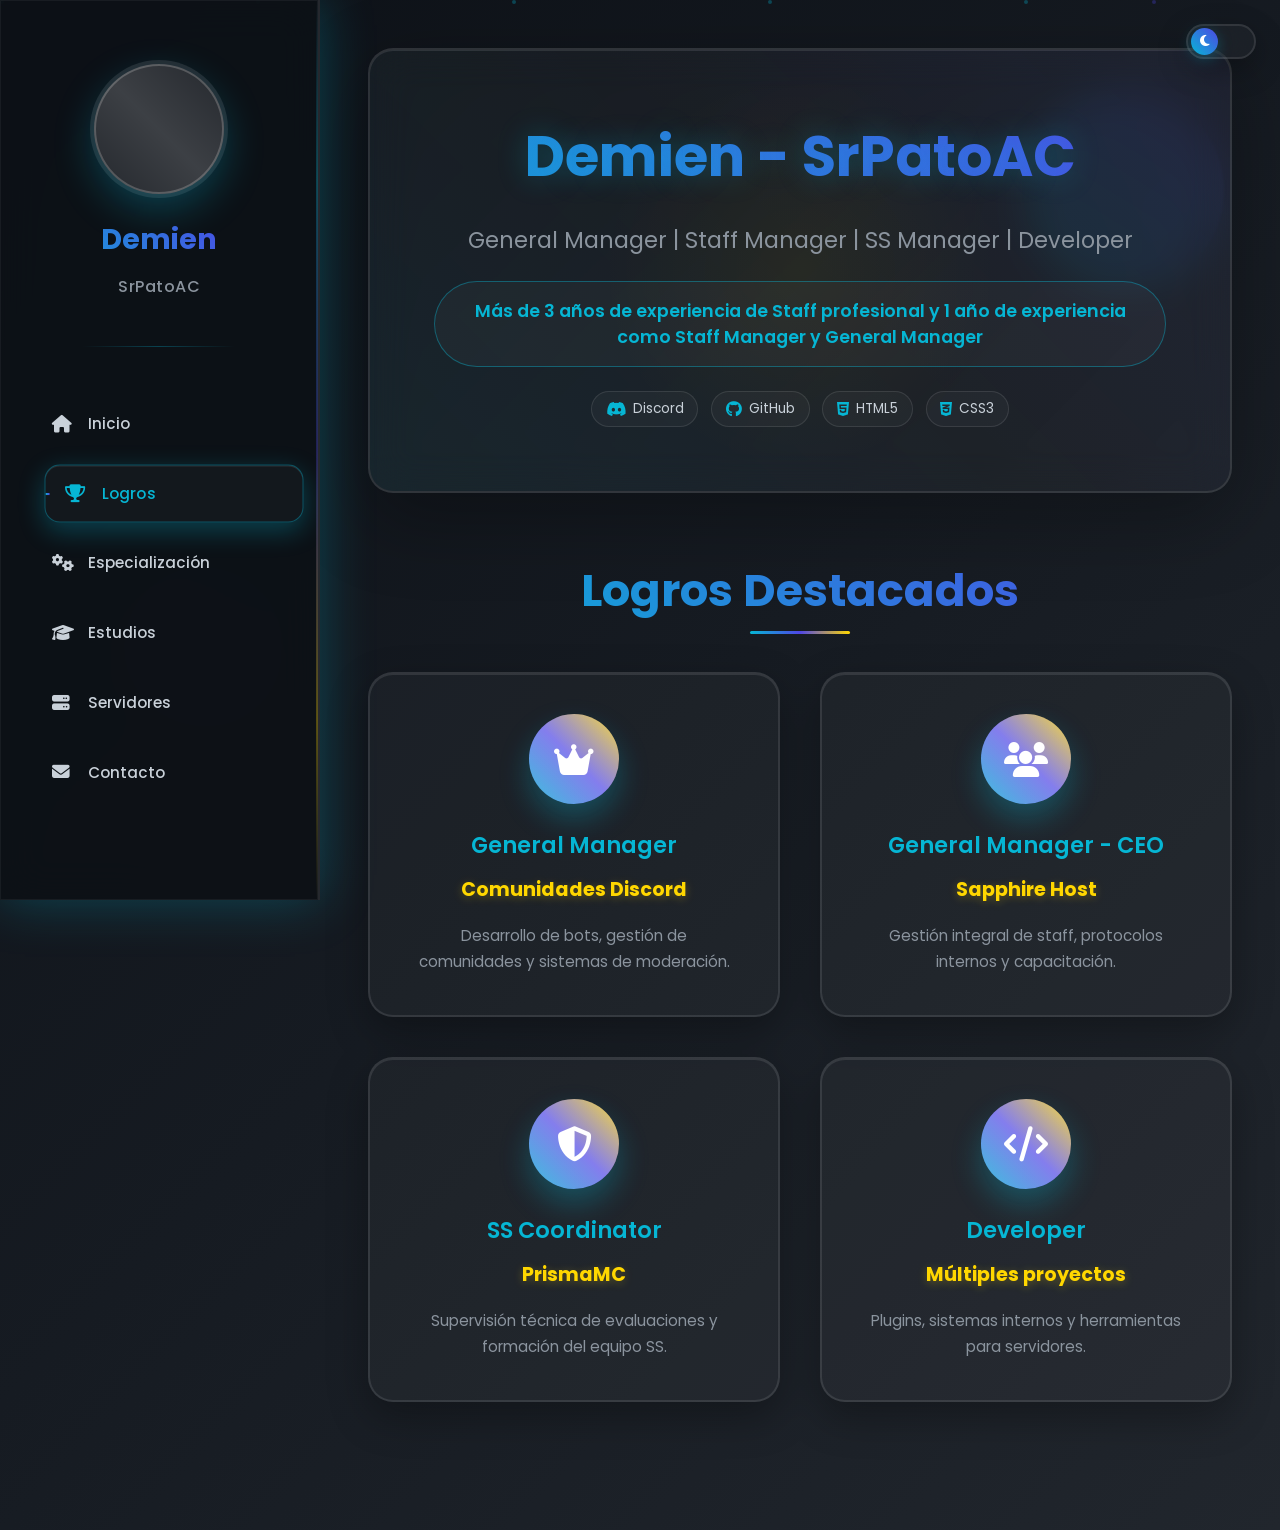
==== achievements.html @ cdb143cf "Reorganiza portafolio por categorías en HTML separados" ====
<!DOCTYPE html>
<html lang="es">
<head>
    <meta charset="UTF-8">
    <meta name="viewport" content="width=device-width, initial-scale=1.0">
    <title>Portafolio | Logros</title>
    <link rel="preconnect" href="https://fonts.googleapis.com">
    <link rel="preconnect" href="https://fonts.gstatic.com" crossorigin>
    <link href="https://fonts.googleapis.com/css2?family=Poppins:wght@300;400;500;600;700&display=swap" rel="stylesheet">
    <link href="https://unpkg.com/aos@2.3.1/dist/aos.css" rel="stylesheet">
    <link rel="stylesheet" href="https://cdnjs.cloudflare.com/ajax/libs/font-awesome/6.5.2/css/all.min.css">
    <link rel="stylesheet" href="https://cdnjs.cloudflare.com/ajax/libs/font-awesome/4.7.0/css/font-awesome.min.css">
    <link rel="stylesheet" href="assets/styles.css">
</head>
<body data-page="achievements">
    <div class="bg-animation"></div>
    <div class="bg-particles"><div class="particle"></div><div class="particle"></div><div class="particle"></div><div class="particle"></div><div class="particle"></div><div class="particle"></div></div>

    <div class="theme-toggle" onclick="toggleTheme()"><div class="theme-toggle-slider"><i class="fas fa-moon" id="theme-icon"></i></div></div>
    <button class="mobile-toggle" onclick="toggleSidebar()"><i class="fas fa-bars"></i></button>

    <nav class="sidebar" id="sidebar">
      <div class="profile-section"><div class="profile-img"></div><h2 class="profile-name">Demien</h2><p class="profile-title">SrPatoAC</p></div>
      <ul class="nav-menu">
        <li class="nav-item"><a href="index.html" class="nav-link" data-nav="home"><i class="fas fa-house"></i>Inicio</a></li>
        <li class="nav-item"><a href="achievements.html" class="nav-link" data-nav="achievements"><i class="fas fa-trophy"></i>Logros</a></li>
        <li class="nav-item"><a href="skills.html" class="nav-link" data-nav="skills"><i class="fas fa-cogs"></i>Especialización</a></li>
        <li class="nav-item"><a href="education.html" class="nav-link" data-nav="education"><i class="fas fa-graduation-cap"></i>Estudios</a></li>
        <li class="nav-item"><a href="servers.html" class="nav-link" data-nav="servers"><i class="fas fa-server"></i>Servidores</a></li>
        <li class="nav-item"><a href="contact.html" class="nav-link" data-nav="contact"><i class="fas fa-envelope"></i>Contacto</a></li>
      </ul>
    </nav>

    <main class="main-content category-page">
      <header class="header" data-aos="fade-up"><div class="header-content"><h1>Demien - SrPatoAC</h1><p class="subtitle">General Manager | Staff Manager | SS Manager | Developer</p><p class="experience">Más de 3 años de experiencia de Staff profesional y 1 año de experiencia como Staff Manager y General Manager</p><div class="brand-logos" aria-label="Tecnologías y plataformas"><span><i class="fa-brands fa-discord" aria-hidden="true"></i> Discord</span><span><i class="fa-brands fa-github" aria-hidden="true"></i> GitHub</span><span><i class="fa-brands fa-html5" aria-hidden="true"></i> HTML5</span><span><i class="fa-brands fa-css3-alt" aria-hidden="true"></i> CSS3</span></div></div></header>
      <section class="section" data-aos="fade-up"><h2 class="section-title">Logros Destacados</h2><div class="achievements-grid"><div class="achievement-card"><div class="achievement-icon"><i class="fas fa-crown"></i></div><h3 class="achievement-title">General Manager</h3><h4 class="achievement-server">Comunidades Discord</h4><p class="achievement-description">Desarrollo de bots, gestión de comunidades y sistemas de moderación.</p></div><div class="achievement-card"><div class="achievement-icon"><i class="fas fa-users"></i></div><h3 class="achievement-title">General Manager - CEO</h3><h4 class="achievement-server">Sapphire Host</h4><p class="achievement-description">Gestión integral de staff, protocolos internos y capacitación.</p></div><div class="achievement-card"><div class="achievement-icon"><i class="fas fa-shield-alt"></i></div><h3 class="achievement-title">SS Coordinator</h3><h4 class="achievement-server">PrismaMC</h4><p class="achievement-description">Supervisión técnica de evaluaciones y formación del equipo SS.</p></div><div class="achievement-card"><div class="achievement-icon"><i class="fas fa-code"></i></div><h3 class="achievement-title">Developer</h3><h4 class="achievement-server">Múltiples proyectos</h4><p class="achievement-description">Plugins, sistemas internos y herramientas para servidores.</p></div></div></section>
    </main>

    <button class="scroll-top" onclick="scrollToTop()"><i class="fas fa-arrow-up"></i></button>
    <script src="https://unpkg.com/aos@2.3.1/dist/aos.js"></script>
    <script src="assets/main.js"></script>
</body>
</html>
---- assets/styles.css ----
:root {
            /* Dark theme variables (default) */
            --bg-primary: linear-gradient(135deg, #0d1117 0%, #161b22 50%, #21262d 100%);
            --bg-secondary: rgba(255, 255, 255, 0.03);
            --bg-glass: rgba(255, 255, 255, 0.03);
            --text-primary: #ffffff;
            --text-secondary: #8b949e;
            --text-accent: #c9d1d9;
            --border-color: rgba(255, 255, 255, 0.1);
            --border-hover: rgba(6, 182, 212, 0.4);
            --accent-primary: #06b6d4;
            --accent-secondary: #4f46e5;
            --accent-tertiary: #ffd700;
            --shadow-light: rgba(0, 0, 0, 0.3);
            --shadow-heavy: rgba(0, 0, 0, 0.5);
            --sidebar-bg: rgba(13, 17, 23, 0.95);
            --particle-color: #06b6d4;
            --glow-primary: rgba(6, 182, 212, 0.3);
            --glow-secondary: rgba(79, 70, 229, 0.3);
            --overlay-light: rgba(6, 182, 212, 0.05);
            --overlay-medium: rgba(79, 70, 229, 0.05);
            --backdrop-blur: blur(20px);
        }

        [data-theme="light"] {
            /* Light theme variables */
            --bg-primary: linear-gradient(135deg, #f8fafc 0%, #e2e8f0 50%, #cbd5e1 100%);
            --bg-secondary: rgba(255, 255, 255, 0.8);
            --bg-glass: rgba(255, 255, 255, 0.85);
            --text-primary: #1e293b;
            --text-secondary: #64748b;
            --text-accent: #334155;
            --border-color: rgba(0, 0, 0, 0.1);
            --border-hover: rgba(59, 130, 246, 0.4);
            --accent-primary: #3b82f6;
            --accent-secondary: #6366f1;
            --accent-tertiary: #f59e0b;
            --shadow-light: rgba(0, 0, 0, 0.1);
            --shadow-heavy: rgba(0, 0, 0, 0.15);
            --sidebar-bg: rgba(248, 250, 252, 0.95);
            --particle-color: #3b82f6;
            --glow-primary: rgba(59, 130, 246, 0.2);
            --glow-secondary: rgba(99, 102, 241, 0.2);
            --overlay-light: rgba(59, 130, 246, 0.03);
            --overlay-medium: rgba(99, 102, 241, 0.03);
            --backdrop-blur: blur(20px);
        }

        * {
            margin: 0;
            padding: 0;
            box-sizing: border-box;
        }

        body {
            font-family: 'Poppins', sans-serif;
            background: var(--bg-primary);
            color: var(--text-primary);
            overflow-x: hidden;
            min-height: 100vh;
            transition: all 0.5s cubic-bezier(0.175, 0.885, 0.32, 1.275);
        }

        /* Theme Toggle Button */
        .theme-toggle {
            position: fixed;
            top: 1.5rem;
            right: 1.5rem;
            z-index: 1002;
            width: 70px;
            height: 35px;
            background: var(--bg-glass);
            backdrop-filter: var(--backdrop-blur);
            border: 2px solid var(--border-color);
            border-radius: 50px;
            cursor: pointer;
            display: flex;
            align-items: center;
            padding: 3px;
            transition: all 0.4s cubic-bezier(0.175, 0.885, 0.32, 1.275);
            box-shadow: 0 10px 30px var(--shadow-light);
        }

        .theme-toggle:hover {
            border-color: var(--accent-primary);
            box-shadow: 0 15px 40px var(--glow-primary);
            transform: scale(1.05);
        }

        .theme-toggle-slider {
            width: 27px;
            height: 27px;
            background: linear-gradient(45deg, var(--accent-primary), var(--accent-secondary));
            border-radius: 50%;
            display: flex;
            align-items: center;
            justify-content: center;
            color: white;
            font-size: 0.8rem;
            transition: all 0.4s cubic-bezier(0.175, 0.885, 0.32, 1.275);
            position: relative;
            box-shadow: 0 4px 15px var(--glow-primary);
        }

        [data-theme="light"] .theme-toggle-slider {
            transform: translateX(35px);
        }

        .theme-toggle-slider i {
            transition: all 0.3s ease;
        }

        .theme-toggle:active .theme-toggle-slider {
            transform: scale(0.9);
        }

        [data-theme="light"] .theme-toggle:active .theme-toggle-slider {
            transform: translateX(35px) scale(0.9);
        }

        /* Animated Background */
        .bg-animation {
            position: fixed;
            top: 0;
            left: 0;
            width: 100%;
            height: 100%;
            z-index: -2;
            opacity: 0.1;
            overflow: hidden;
            transition: opacity 0.5s ease;
        }

        .bg-animation::before {
            content: '';
            position: absolute;
            width: 200px;
            height: 200px;
            background: linear-gradient(45deg, var(--accent-primary), var(--accent-secondary));
            border-radius: 50%;
            animation: float 6s ease-in-out infinite, pulse 4s ease-in-out infinite;
            top: 10%;
            left: 80%;
            filter: blur(1px);
        }

        .bg-animation::after {
            content: '';
            position: absolute;
            width: 150px;
            height: 150px;
            background: linear-gradient(45deg, var(--accent-secondary), var(--accent-primary));
            border-radius: 50%;
            animation: float 8s ease-in-out infinite reverse, pulse 6s ease-in-out infinite reverse;
            bottom: 20%;
            left: 10%;
            filter: blur(1px);
        }

        /* Additional floating elements */
        .bg-particles {
            position: fixed;
            top: 0;
            left: 0;
            width: 100%;
            height: 100%;
            z-index: -1;
            pointer-events: none;
            transition: opacity 0.5s ease;
        }

        .particle {
            position: absolute;
            width: 4px;
            height: 4px;
            background: var(--particle-color);
            border-radius: 50%;
            opacity: 0.3;
            animation: particleFloat 15s linear infinite;
        }

        .particle:nth-child(2) { left: 20%; animation-delay: -2s; }
        .particle:nth-child(3) { left: 40%; animation-delay: -4s; }
        .particle:nth-child(4) { left: 60%; animation-delay: -6s; }
        .particle:nth-child(5) { left: 80%; animation-delay: -8s; }
        .particle:nth-child(6) { left: 90%; animation-delay: -10s; background: var(--accent-secondary); }

        @keyframes float {
            0%, 100% { transform: translateY(0px) rotate(0deg); }
            50% { transform: translateY(-30px) rotate(180deg); }
        }

        @keyframes pulse {
            0%, 100% { opacity: 0.1; transform: scale(1); }
            50% { opacity: 0.2; transform: scale(1.1); }
        }

        @keyframes particleFloat {
            0% { transform: translateY(100vh) rotate(0deg); opacity: 0; }
            10% { opacity: 0.3; }
            90% { opacity: 0.3; }
            100% { transform: translateY(-100px) rotate(360deg); opacity: 0; }
        }

        /* Sidebar - MEJORADO */
        .sidebar {
            position: fixed;
            top: 0;
            left: 0;
            width: 320px;
            height: 100vh;
            background: var(--sidebar-bg);
            backdrop-filter: var(--backdrop-blur);
            border-right: 2px solid var(--border-color);
            padding: 2.5rem 2rem;
            z-index: 1000;
            transition: all 0.4s cubic-bezier(0.175, 0.885, 0.32, 1.275);
            overflow-y: auto;
            box-shadow: 
                0 0 50px var(--glow-primary),
                inset 0 0 0 1px rgba(255, 255, 255, 0.05);
        }

        .sidebar::before {
            content: '';
            position: absolute;
            top: 0;
            right: 0;
            width: 2px;
            height: 100%;
            background: linear-gradient(180deg, 
                transparent 0%, 
                var(--glow-primary) 20%, 
                var(--glow-secondary) 50%, 
                rgba(255, 215, 0, 0.3) 80%, 
                transparent 100%);
            animation: borderGlow 3s ease-in-out infinite;
        }

        @keyframes borderGlow {
            0%, 100% { opacity: 0.3; }
            50% { opacity: 0.8; }
        }

        .sidebar.mobile-hidden {
            transform: translateX(-100%);
        }

        /* Profile Section - MEJORADO */
        .profile-section {
            text-align: center;
            margin-bottom: 3rem;
            padding: 1.5rem 0;
            position: relative;
        }

        .profile-section::after {
            content: '';
            position: absolute;
            bottom: 0;
            left: 50%;
            width: 60%;
            height: 1px;
            background: linear-gradient(90deg, transparent, var(--glow-primary), transparent);
            transform: translateX(-50%);
        }

        .profile-img {
            width: 130px;
            height: 130px;
            border-radius: 50%;
            background: linear-gradient(45deg, var(--accent-primary), var(--accent-secondary), var(--accent-tertiary));
            display: flex;
            align-items: center;
            justify-content: center;
            margin: 0 auto 1.5rem;
            font-size: 3.5rem;
            color: white;
            box-shadow: 
                0 15px 40px var(--glow-primary),
                0 0 0 4px rgba(255, 255, 255, 0.1),
                inset 0 0 0 2px rgba(255, 255, 255, 0.2);
            animation: profilePulse 3s ease-in-out infinite;
            transition: all 0.4s cubic-bezier(0.175, 0.885, 0.32, 1.275);
            position: relative;
            overflow: hidden;
            background-image: url('../ae6de9625dd7ca1978c1ec6805a922b5.png');
            background-size: cover;
            background-position: center;
            padding: 0;
        }

        .profile-img::before {
            content: '';
            position: absolute;
            top: -50%;
            left: -50%;
            width: 200%;
            height: 200%;
            background: linear-gradient(45deg, transparent, rgba(255, 255, 255, 0.2), transparent);
            animation: shimmer 3s ease-in-out infinite;
        }

        .profile-img:hover {
            transform: scale(1.15) rotate(10deg);
            box-shadow: 
                0 25px 60px var(--glow-primary),
                0 0 0 6px rgba(255, 255, 255, 0.15),
                0 0 40px var(--glow-secondary);
        }

        @keyframes profilePulse {
            0%, 100% { 
                box-shadow: 
                    0 15px 40px var(--glow-primary),
                    0 0 0 4px rgba(255, 255, 255, 0.1);
            }
            50% { 
                box-shadow: 
                    0 20px 60px var(--glow-primary), 
                    0 0 0 6px rgba(255, 255, 255, 0.2),
                    0 0 30px var(--glow-secondary);
            }
        }

        @keyframes shimmer {
            0% { transform: translateX(-100%) translateY(-100%) rotate(45deg); }
            100% { transform: translateX(100%) translateY(100%) rotate(45deg); }
        }

        .profile-name {
            font-size: 1.8rem;
            font-weight: 700;
            margin-bottom: 0.8rem;
            background: linear-gradient(45deg, var(--accent-primary), var(--accent-secondary), var(--accent-tertiary));
            background-size: 200% 200%;
            -webkit-background-clip: text;
            -webkit-text-fill-color: transparent;
            background-clip: text;
            animation: textGlow 2s ease-in-out infinite alternate, gradientShift 4s ease-in-out infinite;
        }

        @keyframes textGlow {
            0% { filter: drop-shadow(0 0 10px var(--glow-primary)); }
            100% { filter: drop-shadow(0 0 20px var(--glow-secondary)); }
        }

        @keyframes gradientShift {
            0% { background-position: 0% 50%; }
            50% { background-position: 100% 50%; }
            100% { background-position: 0% 50%; }
        }

        .profile-title {
            font-size: 1rem;
            color: var(--text-secondary);
            margin-bottom: 1.5rem;
            font-weight: 500;
            letter-spacing: 0.5px;
        }

        /* Navigation - MEJORADO */
        .nav-menu {
            list-style: none;
            padding: 0;
        }

        .nav-item {
            margin-bottom: 0.8rem;
        }

        .nav-link {
            display: flex;
            align-items: center;
            padding: 1rem 1.2rem;
            color: var(--text-accent);
            text-decoration: none;
            border-radius: 15px;
            transition: all 0.4s cubic-bezier(0.175, 0.885, 0.32, 1.275);
            font-weight: 500;
            font-size: 0.95rem;
            position: relative;
            overflow: hidden;
            border: 1px solid transparent;
        }

        .nav-link::before {
            content: '';
            position: absolute;
            top: 0;
            left: -100%;
            width: 100%;
            height: 100%;
            background: linear-gradient(90deg, transparent, var(--glow-primary), transparent);
            transition: left 0.6s ease;
        }

        .nav-link::after {
            content: '';
            position: absolute;
            left: 0;
            top: 50%;
            width: 0;
            height: 2px;
            background: linear-gradient(90deg, var(--accent-primary), var(--accent-secondary));
            transform: translateY(-50%);
            transition: width 0.4s cubic-bezier(0.175, 0.885, 0.32, 1.275);
        }

        .nav-link:hover::before {
            left: 100%;
        }

        .nav-link:hover, .nav-link.active {
            background: var(--bg-glass);
            color: var(--accent-primary);
            transform: translateX(15px) scale(1.02);
            box-shadow: 
                0 8px 25px var(--glow-primary),
                inset 0 1px 0 rgba(255, 255, 255, 0.1);
            border-color: var(--border-hover);
        }

        .nav-link:hover::after, .nav-link.active::after {
            width: 4px;
        }

        .nav-link i {
            margin-right: 1rem;
            width: 20px;
            font-size: 1.1rem;
            transition: all 0.4s cubic-bezier(0.175, 0.885, 0.32, 1.275);
        }

        .nav-link:hover i {
            transform: rotate(360deg) scale(1.3);
            color: var(--accent-secondary);
        }

        /* Mobile Menu Toggle - MEJORADO */
        .mobile-toggle {
            display: none;
            position: fixed;
            top: 1.5rem;
            left: 1.5rem;
            z-index: 1001;
            background: var(--sidebar-bg);
            backdrop-filter: var(--backdrop-blur);
            border: 2px solid var(--border-color);
            color: var(--text-primary);
            padding: 1rem;
            border-radius: 15px;
            cursor: pointer;
            font-size: 1.3rem;
            transition: all 0.3s cubic-bezier(0.175, 0.885, 0.32, 1.275);
            box-shadow: 0 10px 30px var(--glow-primary);
        }

        .mobile-toggle:hover {
            transform: scale(1.1) rotate(90deg);
            border-color: var(--border-hover);
            box-shadow: 0 15px 40px var(--glow-primary);
        }

        /* Main Content - MEJORADO */
        .main-content {
            margin-left: 320px;
            padding: 3rem;
            min-height: 100vh;
            position: relative;
            transition: all 0.5s ease;
        }

        /* Header Section - MEJORADO */
        .header {
            background: var(--bg-glass);
            backdrop-filter: var(--backdrop-blur);
            border: 2px solid var(--border-color);
            border-radius: 25px;
            padding: 4rem;
            margin-bottom: 4rem;
            text-align: center;
            position: relative;
            overflow: hidden;
            box-shadow: 
                0 25px 80px var(--shadow-light),
                inset 0 1px 0 rgba(255, 255, 255, 0.1);
        }

        .header::before {
            content: '';
            position: absolute;
            top: -50%;
            left: -50%;
            width: 200%;
            height: 200%;
            background: linear-gradient(45deg, transparent, var(--overlay-light), transparent, var(--overlay-medium), transparent);
            animation: rotate 20s linear infinite;
        }

        .header::after {
            content: '';
            position: absolute;
            top: 50%;
            left: 50%;
            width: 400px;
            height: 400px;
            background: radial-gradient(circle, rgba(255, 215, 0, 0.05) 0%, transparent 70%);
            border-radius: 50%;
            transform: translate(-50%, -50%);
            animation: breathe 6s ease-in-out infinite;
        }

        @keyframes rotate {
            0% { transform: rotate(0deg); }
            100% { transform: rotate(360deg); }
        }

        @keyframes breathe {
            0%, 100% { transform: translate(-50%, -50%) scale(1); opacity: 0.05; }
            50% { transform: translate(-50%, -50%) scale(1.3); opacity: 0.1; }
        }

        .header-content {
            position: relative;
            z-index: 1;
        }

        .header h1 {
            font-size: 3.5rem;
            font-weight: 700;
            margin-bottom: 1.5rem;
            background: linear-gradient(45deg, var(--accent-primary), var(--accent-secondary), var(--accent-tertiary), var(--accent-primary));
            background-size: 400% 400%;
            -webkit-background-clip: text;
            -webkit-text-fill-color: transparent;
            background-clip: text;
            animation: titleBounce 2s ease-in-out infinite, gradientShift 8s ease-in-out infinite;
            text-shadow: 0 0 30px var(--glow-primary);
        }

        @keyframes titleBounce {
            0%, 100% { transform: translateY(0px) scale(1); }
            50% { transform: translateY(-8px) scale(1.05); }
        }

        .header .subtitle {
            font-size: 1.4rem;
            color: var(--text-secondary);
            margin-bottom: 1.5rem;
            font-weight: 400;
        }

        .header .experience {
            font-size: 1.1rem;
            color: var(--accent-primary);
            font-weight: 600;
            padding: 1rem 2rem;
            background: var(--bg-glass);
            border-radius: 50px;
            display: inline-block;
            border: 1px solid var(--border-hover);
        }

        /* Section Styles - MEJORADO */
        .section {
            margin-bottom: 5rem;
            position: relative;
        }

        .section-title {
            font-size: 2.8rem;
            font-weight: 700;
            margin-bottom: 3rem;
            text-align: center;
            background: linear-gradient(45deg, var(--accent-primary), var(--accent-secondary));
            -webkit-background-clip: text;
            -webkit-text-fill-color: transparent;
            background-clip: text;
            position: relative;
        }

        .section-title::after {
            content: '';
            position: absolute;
            bottom: -10px;
            left: 50%;
            width: 100px;
            height: 3px;
            background: linear-gradient(90deg, var(--accent-primary), var(--accent-secondary), var(--accent-tertiary));
            transform: translateX(-50%);
            border-radius: 2px;
        }

        /* Glass Cards - MEJORADO */
        .glass-card {
            background: var(--bg-glass);
            backdrop-filter: var(--backdrop-blur);
            border: 2px solid var(--border-color);
            border-radius: 25px;
            padding: 3rem;
            margin-bottom: 3rem;
            transition: all 0.4s cubic-bezier(0.175, 0.885, 0.32, 1.275);
            position: relative;
            overflow: hidden;
            box-shadow: 
                0 20px 60px var(--shadow-light),
                inset 0 1px 0 rgba(255, 255, 255, 0.1);
        }

        .glass-card:hover {
            transform: translateY(-20px) rotateX(3deg) rotateY(3deg);
            box-shadow: 
                0 40px 80px var(--glow-primary), 
                0 0 50px var(--glow-secondary),
                inset 0 1px 0 rgba(255, 255, 255, 0.2);
            border-color: var(--border-hover);
        }

        .glass-card::before {
            content: '';
            position: absolute;
            top: 0;
            left: -100%;
            width: 100%;
            height: 100%;
            background: linear-gradient(90deg, transparent, rgba(255, 255, 255, 0.1), transparent);
            transition: left 0.8s ease;
        }

        .glass-card:hover::before {
            left: 100%;
        }

        /* Achievement Cards Grid - MEJORADO */
        .achievements-grid {
            display: grid;
            grid-template-columns: repeat(auto-fit, minmax(320px, 1fr));
            gap: 2.5rem;
            perspective: 1000px;
        }

        .achievement-card {
            background: var(--bg-glass);
            backdrop-filter: var(--backdrop-blur);
            border: 2px solid var(--border-color);
            border-radius: 25px;
            padding: 2.5rem;
            text-align: center;
            transition: all 0.4s cubic-bezier(0.175, 0.885, 0.32, 1.275);
            position: relative;
            overflow: hidden;
            box-shadow: 
                0 15px 40px var(--shadow-light),
                inset 0 1px 0 rgba(255, 255, 255, 0.1);
        }

        .achievement-card:hover {
            transform: translateY(-20px) scale(1.05) rotateY(8deg);
            box-shadow: 
                0 30px 70px var(--glow-primary), 
                0 0 40px rgba(255, 215, 0, 0.2),
                inset 0 1px 0 rgba(255, 255, 255, 0.2);
            border-color: var(--border-hover);
        }

        .achievement-icon {
            width: 90px;
            height: 90px;
            background: linear-gradient(45deg, var(--accent-primary), var(--accent-secondary), var(--accent-tertiary));
            border-radius: 50%;
            display: flex;
            align-items: center;
            justify-content: center;
            margin: 0 auto 1.5rem;
            font-size: 2.2rem;
            color: white;
            animation: iconFloat 4s ease-in-out infinite;
            position: relative;
            overflow: hidden;
            box-shadow: 0 15px 30px var(--glow-primary);
        }

        .achievement-icon::before {
            content: '';
            position: absolute;
            top: -100%;
            left: -100%;
            width: 300%;
            height: 300%;
            background: linear-gradient(45deg, transparent, rgba(255, 255, 255, 0.3), transparent);
            animation: iconShine 3s ease-in-out infinite;
        }

        .achievement-card:hover .achievement-icon {
            animation: iconFloat 4s ease-in-out infinite, iconSpin 0.8s ease-in-out;
            transform: scale(1.1);
        }

        @keyframes iconFloat {
            0%, 100% { transform: translateY(0px) rotate(0deg); }
            50% { transform: translateY(-10px) rotate(8deg); }
        }

        @keyframes iconShine {
            0% { transform: translateX(-100%) translateY(-100%) rotate(45deg); }
            100% { transform: translateX(100%) translateY(100%) rotate(45deg); }
        }

        @keyframes iconSpin {
            0% { transform: translateY(-10px) rotate(8deg) scale(1.1); }
            50% { transform: translateY(-15px) rotate(180deg) scale(1.2); }
            100% { transform: translateY(-10px) rotate(360deg) scale(1.1); }
        }

        .achievement-title {
            font-size: 1.4rem;
            font-weight: 600;
            margin-bottom: 0.8rem;
            color: var(--accent-primary);
        }

        .achievement-server {
            font-size: 1.2rem;
            font-weight: 700;
            margin-bottom: 1.2rem;
            color: var(--accent-tertiary);
            text-shadow: 0 2px 10px rgba(255, 215, 0, 0.3);
        }

        .achievement-description {
            color: var(--text-secondary);
            line-height: 1.7;
            font-size: 0.95rem;
        }

        /* Skills Grid - MEJORADO */
        .skills-grid {
            display: grid;
            grid-template-columns: repeat(auto-fit, minmax(280px, 1fr));
            gap: 2.5rem;
        }

        .skill-card {
            background: var(--bg-glass);
            backdrop-filter: var(--backdrop-blur);
            border: 2px solid var(--border-color);
            border-radius: 25px;
            padding: 2.5rem;
            text-align: center;
            transition: all 0.4s cubic-bezier(0.175, 0.885, 0.32, 1.275);
            box-shadow: 
                0 15px 40px var(--shadow-light),
                inset 0 1px 0 rgba(255, 255, 255, 0.1);
        }

        .skill-card:hover {
            transform: translateY(-20px) rotateX(8deg);
            border-color: var(--border-hover);
            box-shadow: 
                0 30px 70px var(--glow-secondary), 
                0 0 50px var(--glow-primary),
                inset 0 1px 0 rgba(255, 255, 255, 0.2);
        }

        .skill-icon {
            width: 70px;
            height: 70px;
            background: linear-gradient(45deg, var(--accent-secondary), var(--accent-primary));
            border-radius: 50%;
            display: flex;
            align-items: center;
            justify-content: center;
            margin: 0 auto 1.5rem;
            font-size: 1.8rem;
            color: white;
            animation: skillPulse 3s ease-in-out infinite;
            transition: all 0.4s cubic-bezier(0.175, 0.885, 0.32, 1.275);
            box-shadow: 0 10px 25px var(--glow-secondary);
        }

        .skill-card:hover .skill-icon {
            transform: scale(1.3) rotate(360deg);
            box-shadow: 0 15px 40px var(--glow-secondary);
        }

        @keyframes skillPulse {
            0%, 100% { box-shadow: 0 0 0 0 var(--glow-secondary), 0 10px 25px var(--glow-secondary); }
            50% { box-shadow: 0 0 0 15px rgba(79, 70, 229, 0), 0 15px 40px var(--glow-secondary); }
        }

        .skill-title {
            font-size: 1.3rem;
            font-weight: 600;
            margin-bottom: 1.2rem;
            color: var(--accent-secondary);
        }

        .skill-card p {
            color: var(--text-secondary);
            line-height: 1.6;
            font-size: 0.95rem;
        }

        /* Education Grid - NUEVO */
        .education-grid {
            display: grid;
            grid-template-columns: repeat(auto-fit, minmax(300px, 1fr));
            gap: 2.5rem;
        }

        .education-card {
            background: var(--bg-glass);
            backdrop-filter: var(--backdrop-blur);
            border: 2px solid var(--border-color);
            border-radius: 25px;
            padding: 2.5rem;
            text-align: center;
            transition: all 0.4s cubic-bezier(0.175, 0.885, 0.32, 1.275);
            box-shadow: 
                0 15px 40px var(--shadow-light),
                inset 0 1px 0 rgba(255, 255, 255, 0.1);
        }

        .education-card:hover {
            transform: translateY(-20px) rotateX(5deg);
            border-color: rgba(255, 215, 0, 0.5);
            box-shadow: 
                0 30px 70px rgba(255, 215, 0, 0.25), 
                0 0 50px var(--glow-primary),
                inset 0 1px 0 rgba(255, 255, 255, 0.2);
        }

        .education-icon {
            width: 80px;
            height: 80px;
            background: linear-gradient(45deg, var(--accent-tertiary), #ff6b6b, var(--accent-primary));
            border-radius: 50%;
            display: flex;
            align-items: center;
            justify-content: center;
            margin: 0 auto 1.5rem;
            font-size: 2rem;
            color: white;
            animation: educationPulse 3.5s ease-in-out infinite;
            transition: all 0.4s cubic-bezier(0.175, 0.885, 0.32, 1.275);
            box-shadow: 0 10px 25px rgba(255, 215, 0, 0.3);
        }

        .education-card:hover .education-icon {
            transform: scale(1.2) rotate(360deg);
            box-shadow: 0 15px 40px rgba(255, 215, 0, 0.5);
        }

        @keyframes educationPulse {
            0%, 100% { box-shadow: 0 0 0 0 rgba(255, 215, 0, 0.7), 0 10px 25px rgba(255, 215, 0, 0.3); }
            50% { box-shadow: 0 0 0 15px rgba(255, 215, 0, 0), 0 15px 40px rgba(255, 215, 0, 0.5); }
        }

        .education-duration {
            font-size: 1.1rem;
            font-weight: 700;
            color: var(--accent-tertiary);
            margin-bottom: 0.8rem;
            text-shadow: 0 2px 10px rgba(255, 215, 0, 0.3);
        }

        .education-title {
            font-size: 1.3rem;
            font-weight: 600;
            margin-bottom: 1rem;
            color: var(--accent-primary);
        }

        .education-note {
            color: var(--text-secondary);
            font-style: italic;
            font-size: 0.9rem;
            margin-top: 1rem;
            padding-top: 1rem;
            border-top: 1px solid var(--border-color);
        }

        /* Server List - MEJORADO CON LOGOS */
        .server-list {
            display: grid;
            grid-template-columns: repeat(auto-fit, minmax(320px, 1fr));
            gap: 2rem;
        }

        .server-item {
            background: var(--bg-glass);
            backdrop-filter: var(--backdrop-blur);
            border: 2px solid var(--border-color);
            border-radius: 20px;
            padding: 2rem;
            transition: all 0.4s cubic-bezier(0.175, 0.885, 0.32, 1.275);
            display: flex;
            align-items: center;
            box-shadow: 
                0 10px 30px var(--shadow-light),
                inset 0 1px 0 rgba(255, 255, 255, 0.1);
        }

        .server-item:hover {
            transform: translateX(20px) scale(1.03);
            border-color: rgba(255, 215, 0, 0.5);
            box-shadow: 
                0 20px 50px rgba(255, 215, 0, 0.25), 
                0 0 30px var(--glow-primary),
                inset 0 1px 0 rgba(255, 255, 255, 0.2);
        }

        .server-icon {
            width: 60px;
            height: 60px;
            background: linear-gradient(45deg, var(--accent-tertiary), #ff6b6b);
            border-radius: 15px;
            display: flex;
            align-items: center;
            justify-content: center;
            margin-right: 1.5rem;
            font-size: 1.4rem;
            color: white;
            animation: serverIconBounce 3s ease-in-out infinite;
            transition: all 0.4s cubic-bezier(0.68, -0.55, 0.265, 1.55);
            box-shadow: 0 10px 20px rgba(255, 215, 0, 0.3);
            background-size: cover;
            background-position: center;
        }

        /* Logos específicos para cada servidor */
        .server-icon.flamecraft {
            background: linear-gradient(45deg, #ff6b35, #f7931e);
        }

        .server-icon.crystalia {
            background: linear-gradient(45deg, #9c27b0, #e91e63);
        }

        .server-icon.prisma {
            background: linear-gradient(45deg, var(--accent-primary), #21cbf3);
        }

        .server-icon.kenibox {
            background: linear-gradient(45deg, #4caf50, #8bc34a);
        }

        .server-icon.mineluxy {
            background: linear-gradient(45deg, var(--accent-tertiary), #ffb300);
        }

        .server-icon.atlantic {
            background: linear-gradient(45deg, #00bcd4, #006064);
        }

        .server-icon.lowbox {
            background: linear-gradient(45deg, #795548, #5d4037);
        }

        .server-icon.overcraft {
            background: linear-gradient(45deg, #ff5722, #d84315);
        }

        .server-icon.sumerland {
            background: linear-gradient(45deg, var(--accent-secondary), #1a237e);
        }

        .server-icon.meteor {
            background: linear-gradient(45deg, #e91e63, #ad1457);
        }

        .server-item:hover .server-icon {
            transform: scale(1.2) rotate(15deg);
            animation: serverIconBounce 3s ease-in-out infinite, serverIconGlow 1.2s ease-in-out;
            box-shadow: 0 15px 30px rgba(255, 215, 0, 0.5);
        }

        @keyframes serverIconBounce {
            0%, 100% { transform: translateY(0px); }
            50% { transform: translateY(-5px); }
        }

        @keyframes serverIconGlow {
            0% { box-shadow: 0 10px 20px rgba(255, 215, 0, 0.3); }
            50% { box-shadow: 0 20px 40px rgba(255, 215, 0, 0.8), 0 0 30px rgba(255, 107, 107, 0.6); }
            100% { box-shadow: 0 15px 30px rgba(255, 215, 0, 0.5); }
        }

        .server-info h3 {
            font-size: 1.2rem;
            font-weight: 600;
            color: var(--accent-tertiary);
            margin-bottom: 0.5rem;
            text-shadow: 0 2px 10px rgba(255, 215, 0, 0.3);
        }

        .server-info span {
            color: var(--text-secondary);
            font-size: 0.95rem;
            font-weight: 500;
        }

        /* Contact Section - MEJORADO */
        .contact-section {
            background: linear-gradient(135deg, var(--overlay-light), var(--overlay-medium));
            backdrop-filter: var(--backdrop-blur);
            border: 2px solid var(--border-color);
            border-radius: 25px;
            padding: 4rem;
            text-align: center;
            position: relative;
            overflow: hidden;
            box-shadow: 
                0 25px 80px var(--shadow-light),
                inset 0 1px 0 rgba(255, 255, 255, 0.1);
        }

        .contact-section::before {
            content: '';
            position: absolute;
            top: -50%;
            left: -50%;
            width: 200%;
            height: 200%;
            background: linear-gradient(45deg, transparent, var(--overlay-light), transparent, var(--overlay-medium), transparent);
            animation: rotate 25s linear infinite;
        }

        .contact-section h3 {
            font-size: 1.8rem;
            margin-bottom: 1.5rem;
            color: var(--accent-primary);
            position: relative;
            z-index: 1;
        }

        .contact-section p {
            font-size: 1.2rem;
            margin-bottom: 3rem;
            color: var(--text-secondary);
            position: relative;
            z-index: 1;
        }

        .contact-buttons {
            display: flex;
            justify-content: center;
            gap: 2.5rem;
            margin-top: 2.5rem;
            flex-wrap: wrap;
            position: relative;
            z-index: 1;
        }

        .contact-btn {
            display: inline-flex;
            align-items: center;
            padding: 1.2rem 2.5rem;
            background: linear-gradient(45deg, var(--accent-primary), var(--accent-secondary));
            color: white;
            text-decoration: none;
            border-radius: 20px;
            font-weight: 600;
            font-size: 1.1rem;
            transition: all 0.4s cubic-bezier(0.175, 0.885, 0.32, 1.275);
            border: none;
            cursor: pointer;
            position: relative;
            overflow: hidden;
            box-shadow: 0 15px 30px var(--glow-primary);
        }

        .contact-btn::before {
            content: '';
            position: absolute;
            top: 0;
            left: -100%;
            width: 100%;
            height: 100%;
            background: linear-gradient(90deg, transparent, rgba(255, 255, 255, 0.2), transparent);
            transition: left 0.6s ease;
        }

        .contact-btn:hover {
            transform: translateY(-5px) scale(1.05);
            box-shadow: 0 25px 50px var(--glow-primary);
        }

        .contact-btn:hover::before {
            left: 100%;
        }

        .contact-btn i {
            margin-right: 0.8rem;
            font-size: 1.2rem;
        }

        .download-btn {
            background: linear-gradient(45deg, var(--accent-tertiary), #ff6b6b);
            box-shadow: 0 15px 30px rgba(255, 215, 0, 0.3);
        }

        .download-btn:hover {
            box-shadow: 0 25px 50px rgba(255, 215, 0, 0.4);
        }

        /* Scroll to Top Button - MEJORADO */
        .scroll-top {
            position: fixed;
            bottom: 2.5rem;
            right: 2.5rem;
            width: 70px;
            height: 70px;
            background: linear-gradient(45deg, var(--accent-primary), var(--accent-secondary));
            border: none;
            border-radius: 50%;
            color: white;
            font-size: 1.8rem;
            cursor: pointer;
            opacity: 0;
            visibility: hidden;
            transition: all 0.4s cubic-bezier(0.175, 0.885, 0.32, 1.275);
            z-index: 1000;
            box-shadow: 0 15px 30px var(--glow-primary);
        }

        .scroll-top.visible {
            opacity: 1;
            visibility: visible;
        }

        .scroll-top:hover {
            transform: translateY(-10px) rotate(360deg) scale(1.15);
            box-shadow: 0 25px 50px var(--glow-primary), 0 0 40px var(--glow-secondary);
            animation: scrollButtonSpin 1s ease-in-out;
        }

        @keyframes scrollButtonSpin {
            0% { transform: translateY(-10px) rotate(360deg) scale(1.15); }
            50% { transform: translateY(-15px) rotate(540deg) scale(1.25); }
            100% { transform: translateY(-10px) rotate(720deg) scale(1.15); }
        }

        /* Responsive Design - MEJORADO */
        @media (max-width: 1200px) {
            .sidebar {
                width: 300px;
            }
            
            .main-content {
                margin-left: 300px;
                padding: 2.5rem;
            }

            .theme-toggle {
                right: 1rem;
                top: 1rem;
                width: 60px;
                height: 30px;
            }

            .theme-toggle-slider {
                width: 24px;
                height: 24px;
                font-size: 0.7rem;
            }

            [data-theme="light"] .theme-toggle-slider {
                transform: translateX(30px);
            }

            [data-theme="light"] .theme-toggle:active .theme-toggle-slider {
                transform: translateX(30px) scale(0.9);
            }
        }

        @media (max-width: 968px) {
            .mobile-toggle {
                display: block;
            }

            .sidebar {
                width: 300px;
                transform: translateX(-100%);
            }

            .sidebar.active {
                transform: translateX(0);
                box-shadow: 
                    0 0 100px var(--shadow-heavy),
                    0 0 50px var(--glow-primary);
            }

            .main-content {
                margin-left: 0;
                padding: 2rem;
            }

            .header {
                padding: 3rem 2rem;
            }

            .header h1 {
                font-size: 2.5rem;
            }

            .section-title {
                font-size: 2.2rem;
            }

            .achievements-grid,
            .skills-grid,
            .education-grid,
            .server-list {
                grid-template-columns: 1fr;
                gap: 2rem;
            }

            .contact-buttons {
                flex-direction: column;
                align-items: center;
                gap: 1.5rem;
            }

            .contact-btn {
                width: 100%;
                max-width: 300px;
                justify-content: center;
            }

            .scroll-top {
                width: 60px;
                height: 60px;
                font-size: 1.5rem;
                bottom: 2rem;
                right: 2rem;
            }

            .theme-toggle {
                right: 0.8rem;
                top: 0.8rem;
                width: 55px;
                height: 28px;
            }

            .theme-toggle-slider {
                width: 22px;
                height: 22px;
                font-size: 0.6rem;
            }

            [data-theme="light"] .theme-toggle-slider {
                transform: translateX(27px);
            }

            [data-theme="light"] .theme-toggle:active .theme-toggle-slider {
                transform: translateX(27px) scale(0.9);
            }
        }

        @media (max-width: 600px) {
            .main-content {
                padding: 1.5rem;
            }

            .sidebar {
                padding: 2rem 1.5rem;
            }

            .header {
                padding: 2.5rem 1.5rem;
            }

            .header h1 {
                font-size: 2rem;
            }

            .section-title {
                font-size: 1.8rem;
            }

            .glass-card,
            .achievement-card,
            .skill-card,
            .education-card {
                padding: 2rem;
            }

            .contact-section {
                padding: 3rem 2rem;
            }

            .profile-img {
                width: 110px;
                height: 110px;
            }

            .profile-name {
                font-size: 1.6rem;
            }
        }

        /* Print Styles - MEJORADO */
        @media print {
            .sidebar, .mobile-toggle, .scroll-top, .bg-animation, .bg-particles, .theme-toggle {
                display: none !important;
            }
            
            .main-content {
                margin-left: 0;
                padding: 0;
            }
            
            .glass-card, .achievement-card, .skill-card, .education-card, .server-item, .contact-section {
                background: white !important;
                color: black !important;
                border: 2px solid #ccc !important;
                break-inside: avoid;
                box-shadow: none !important;
                backdrop-filter: none !important;
            }
            
            body {
                background: white !important;
                color: black !important;
            }
            
            .header {
                background: white !important;
                border: 2px solid #ccc !important;
            }
            
            .section-title, .profile-name, .header h1 {
                color: #333 !important;
            }
            
            .achievement-title, .skill-title, .education-title {
                color: #666 !important;
            }
            
            .achievement-server, .server-info h3, .education-duration {
                color: #888 !important;
            }
        }

        /* Additional Enhancements */
        .glass-card p {
            font-size: 1.15rem;
            line-height: 1.8;
            text-align: center;
        }

        /* Accessibility improvements */
        @media (prefers-reduced-motion: reduce) {
            *, *::before, *::after {
                animation-duration: 0.01ms !important;
                animation-iteration-count: 1 !important;
                transition-duration: 0.01ms !important;
            }
        }

        /* Focus states for keyboard navigation */
        .nav-link:focus,
        .contact-btn:focus,
        .mobile-toggle:focus,
        .scroll-top:focus,
        .theme-toggle:focus {
            outline: 3px solid var(--accent-primary);
            outline-offset: 2px;
        }

        /* High contrast mode support */
        @media (prefers-contrast: high) {
            .glass-card,
            .achievement-card,
            .skill-card,
            .education-card,
            .server-item {
                border-width: 3px;
            }
            
            .sidebar {
                border-right-width: 3px;
            }
        }
    

/* Logos section */
.brand-logos {
    margin-top: 1.5rem;
    display: flex;
    flex-wrap: wrap;
    gap: 0.8rem;
    justify-content: center;
}

.brand-logos span {
    display: inline-flex;
    align-items: center;
    gap: 0.45rem;
    background: var(--bg-secondary);
    border: 1px solid var(--border-color);
    border-radius: 999px;
    padding: 0.45rem 0.85rem;
    font-size: 0.85rem;
    color: var(--text-accent);
}

.brand-logos i {
    color: var(--accent-primary);
    font-size: 1rem;
}


/* Text accent utilities */
.accent-primary { color: var(--accent-primary); }
.accent-secondary { color: var(--accent-secondary); }
.accent-tertiary { color: var(--accent-tertiary); }

/* Category pages and cards */
.category-grid {
    display: grid;
    grid-template-columns: repeat(auto-fit, minmax(220px, 1fr));
    gap: 1.2rem;
}

.category-card {
    text-decoration: none;
    color: var(--text-primary);
    background: var(--bg-glass);
    border: 1px solid var(--border-color);
    border-radius: 18px;
    padding: 1.2rem;
    transition: transform .25s ease, border-color .25s ease, box-shadow .25s ease;
}

.category-card:hover {
    transform: translateY(-6px);
    border-color: var(--border-hover);
    box-shadow: 0 15px 30px var(--shadow-light);
}

.category-card i {
    font-size: 1.3rem;
    color: var(--accent-primary);
    margin-bottom: .5rem;
}

.category-enter {
    opacity: 0;
    transform: translateY(18px);
    animation: categoryIn .7s ease forwards;
}

@keyframes categoryIn {
    to {
        opacity: 1;
        transform: translateY(0);
    }
}
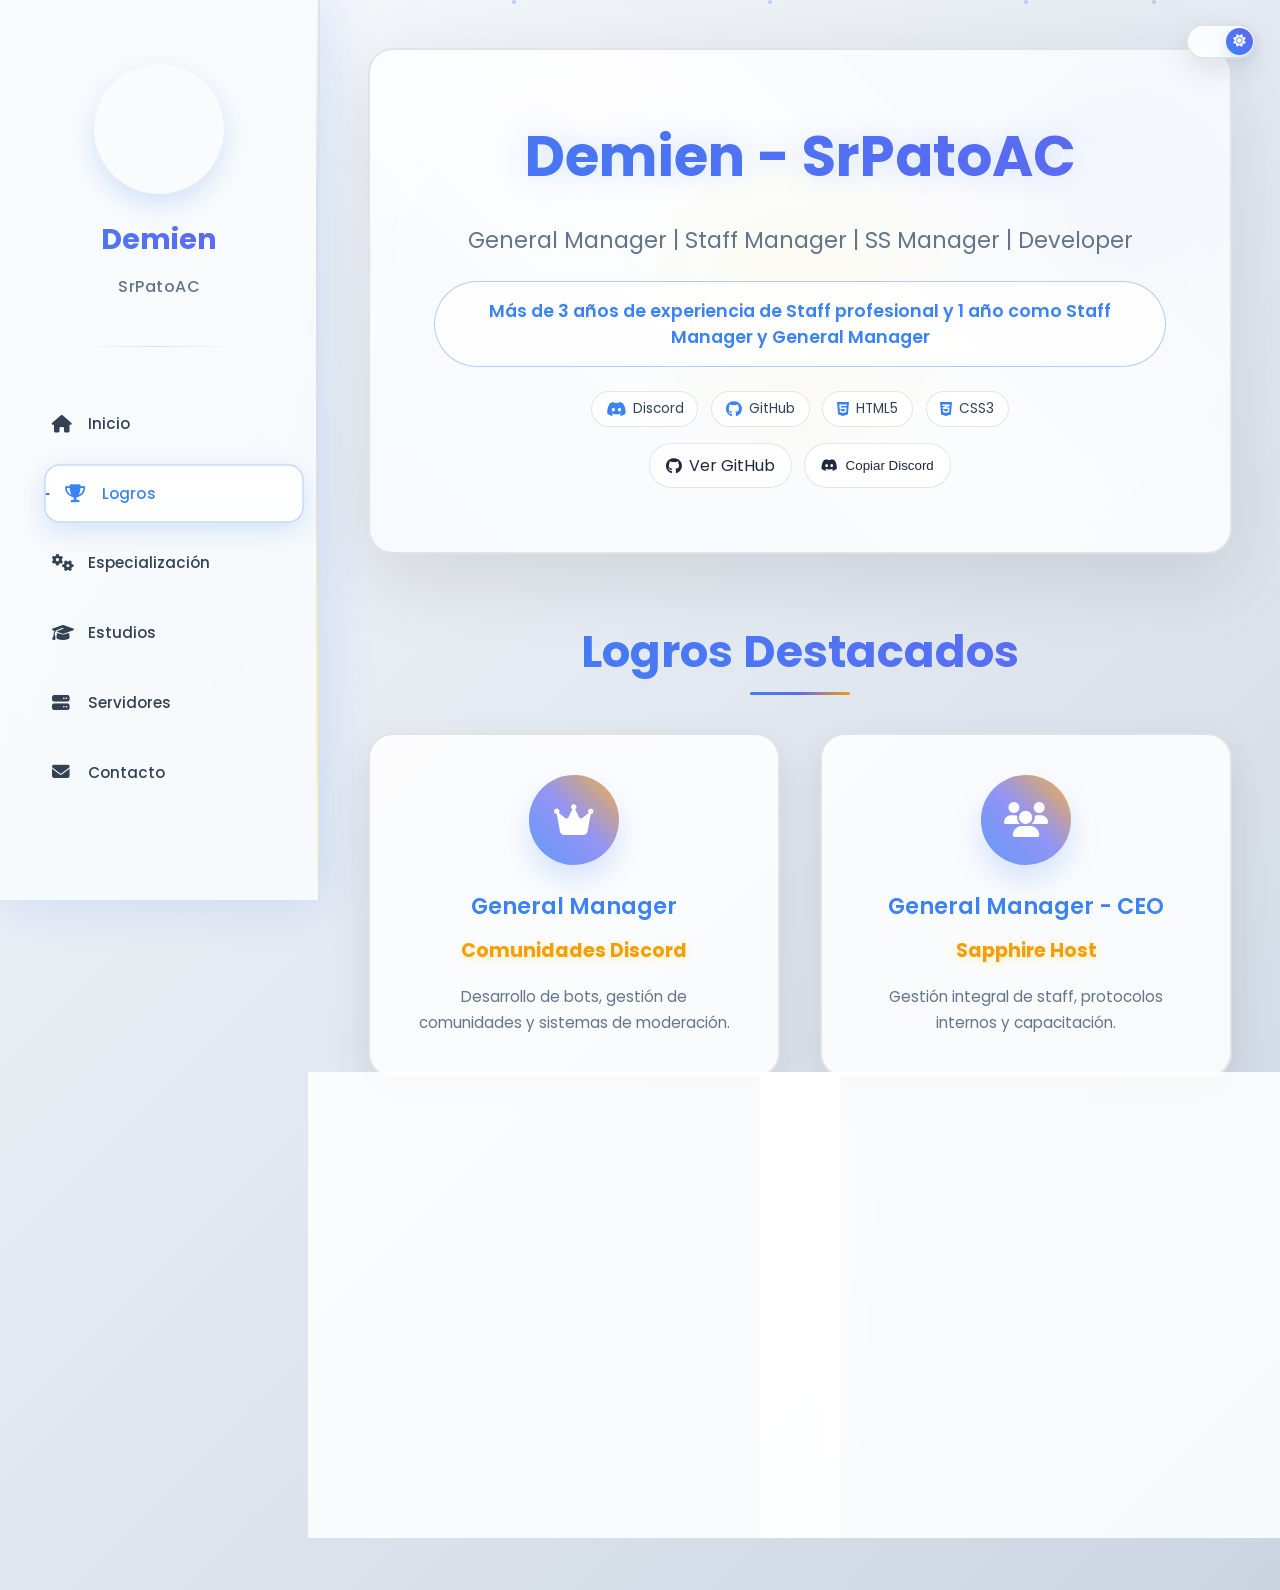
==== commit 7d5aadcd: "Corrige transiciones y optimiza animaciones del portafolio" ====
--- a/achievements.html
+++ b/achievements.html
@@ -1,43 +1,65 @@
 <!DOCTYPE html>
 <html lang="es">
 <head>
-    <meta charset="UTF-8">
-    <meta name="viewport" content="width=device-width, initial-scale=1.0">
-    <title>Portafolio | Logros</title>
-    <link rel="preconnect" href="https://fonts.googleapis.com">
-    <link rel="preconnect" href="https://fonts.gstatic.com" crossorigin>
-    <link href="https://fonts.googleapis.com/css2?family=Poppins:wght@300;400;500;600;700&display=swap" rel="stylesheet">
-    <link href="https://unpkg.com/aos@2.3.1/dist/aos.css" rel="stylesheet">
-    <link rel="stylesheet" href="https://cdnjs.cloudflare.com/ajax/libs/font-awesome/6.5.2/css/all.min.css">
-    <link rel="stylesheet" href="https://cdnjs.cloudflare.com/ajax/libs/font-awesome/4.7.0/css/font-awesome.min.css">
-    <link rel="stylesheet" href="assets/styles.css">
+  <meta charset="UTF-8">
+  <meta name="viewport" content="width=device-width, initial-scale=1.0">
+  <title>Portafolio | Logros</title>
+  <link rel="preconnect" href="https://fonts.googleapis.com">
+  <link rel="preconnect" href="https://fonts.gstatic.com" crossorigin>
+  <link href="https://fonts.googleapis.com/css2?family=Poppins:wght@300;400;500;600;700&display=swap" rel="stylesheet">
+  <link href="https://unpkg.com/aos@2.3.1/dist/aos.css" rel="stylesheet">
+  <link rel="stylesheet" href="https://cdnjs.cloudflare.com/ajax/libs/font-awesome/6.5.2/css/all.min.css">
+  <link rel="stylesheet" href="https://cdnjs.cloudflare.com/ajax/libs/font-awesome/4.7.0/css/font-awesome.min.css">
+  <link rel="stylesheet" href="assets/styles.css">
 </head>
 <body data-page="achievements">
-    <div class="bg-animation"></div>
-    <div class="bg-particles"><div class="particle"></div><div class="particle"></div><div class="particle"></div><div class="particle"></div><div class="particle"></div><div class="particle"></div></div>
+  <div class="bg-animation"></div>
+  <div class="bg-particles"><div class="particle"></div><div class="particle"></div><div class="particle"></div><div class="particle"></div><div class="particle"></div><div class="particle"></div></div>
 
-    <div class="theme-toggle" onclick="toggleTheme()"><div class="theme-toggle-slider"><i class="fas fa-moon" id="theme-icon"></i></div></div>
-    <button class="mobile-toggle" onclick="toggleSidebar()"><i class="fas fa-bars"></i></button>
+  <div class="theme-toggle" onclick="toggleTheme()"><div class="theme-toggle-slider"><i class="fas fa-moon" id="theme-icon"></i></div></div>
+  <button class="mobile-toggle" onclick="toggleSidebar()"><i class="fas fa-bars"></i></button>
 
-    <nav class="sidebar" id="sidebar">
-      <div class="profile-section"><div class="profile-img"></div><h2 class="profile-name">Demien</h2><p class="profile-title">SrPatoAC</p></div>
-      <ul class="nav-menu">
-        <li class="nav-item"><a href="index.html" class="nav-link" data-nav="home"><i class="fas fa-house"></i>Inicio</a></li>
-        <li class="nav-item"><a href="achievements.html" class="nav-link" data-nav="achievements"><i class="fas fa-trophy"></i>Logros</a></li>
-        <li class="nav-item"><a href="skills.html" class="nav-link" data-nav="skills"><i class="fas fa-cogs"></i>Especialización</a></li>
-        <li class="nav-item"><a href="education.html" class="nav-link" data-nav="education"><i class="fas fa-graduation-cap"></i>Estudios</a></li>
-        <li class="nav-item"><a href="servers.html" class="nav-link" data-nav="servers"><i class="fas fa-server"></i>Servidores</a></li>
-        <li class="nav-item"><a href="contact.html" class="nav-link" data-nav="contact"><i class="fas fa-envelope"></i>Contacto</a></li>
-      </ul>
-    </nav>
+  <nav class="sidebar" id="sidebar">
+    <div class="profile-section">
+      <div class="profile-img"></div>
+      <h2 class="profile-name">Demien</h2>
+      <p class="profile-title">SrPatoAC</p>
+    </div>
+    <ul class="nav-menu">
+      <li class="nav-item"><a href="index.html" class="nav-link" data-nav="home"><i class="fas fa-house"></i>Inicio</a></li>
+      <li class="nav-item"><a href="achievements.html" class="nav-link" data-nav="achievements"><i class="fas fa-trophy"></i>Logros</a></li>
+      <li class="nav-item"><a href="skills.html" class="nav-link" data-nav="skills"><i class="fas fa-cogs"></i>Especialización</a></li>
+      <li class="nav-item"><a href="education.html" class="nav-link" data-nav="education"><i class="fas fa-graduation-cap"></i>Estudios</a></li>
+      <li class="nav-item"><a href="servers.html" class="nav-link" data-nav="servers"><i class="fas fa-server"></i>Servidores</a></li>
+      <li class="nav-item"><a href="contact.html" class="nav-link" data-nav="contact"><i class="fas fa-envelope"></i>Contacto</a></li>
+    </ul>
+  </nav>
 
-    <main class="main-content category-page">
-      <header class="header" data-aos="fade-up"><div class="header-content"><h1>Demien - SrPatoAC</h1><p class="subtitle">General Manager | Staff Manager | SS Manager | Developer</p><p class="experience">Más de 3 años de experiencia de Staff profesional y 1 año de experiencia como Staff Manager y General Manager</p><div class="brand-logos" aria-label="Tecnologías y plataformas"><span><i class="fa-brands fa-discord" aria-hidden="true"></i> Discord</span><span><i class="fa-brands fa-github" aria-hidden="true"></i> GitHub</span><span><i class="fa-brands fa-html5" aria-hidden="true"></i> HTML5</span><span><i class="fa-brands fa-css3-alt" aria-hidden="true"></i> CSS3</span></div></div></header>
-      <section class="section" data-aos="fade-up"><h2 class="section-title">Logros Destacados</h2><div class="achievements-grid"><div class="achievement-card"><div class="achievement-icon"><i class="fas fa-crown"></i></div><h3 class="achievement-title">General Manager</h3><h4 class="achievement-server">Comunidades Discord</h4><p class="achievement-description">Desarrollo de bots, gestión de comunidades y sistemas de moderación.</p></div><div class="achievement-card"><div class="achievement-icon"><i class="fas fa-users"></i></div><h3 class="achievement-title">General Manager - CEO</h3><h4 class="achievement-server">Sapphire Host</h4><p class="achievement-description">Gestión integral de staff, protocolos internos y capacitación.</p></div><div class="achievement-card"><div class="achievement-icon"><i class="fas fa-shield-alt"></i></div><h3 class="achievement-title">SS Coordinator</h3><h4 class="achievement-server">PrismaMC</h4><p class="achievement-description">Supervisión técnica de evaluaciones y formación del equipo SS.</p></div><div class="achievement-card"><div class="achievement-icon"><i class="fas fa-code"></i></div><h3 class="achievement-title">Developer</h3><h4 class="achievement-server">Múltiples proyectos</h4><p class="achievement-description">Plugins, sistemas internos y herramientas para servidores.</p></div></div></section>
-    </main>
+  <main class="main-content category-page">
+    <header class="header" data-aos="fade-up">
+      <div class="header-content">
+        <h1>Demien - SrPatoAC</h1>
+        <p class="subtitle">General Manager | Staff Manager | SS Manager | Developer</p>
+        <p class="experience">Más de 3 años de experiencia de Staff profesional y 1 año como Staff Manager y General Manager</p>
+        <div class="brand-logos" aria-label="Tecnologías y plataformas">
+          <span><i class="fa-brands fa-discord" aria-hidden="true"></i> Discord</span>
+          <span><i class="fa-brands fa-github" aria-hidden="true"></i> GitHub</span>
+          <span><i class="fa-brands fa-html5" aria-hidden="true"></i> HTML5</span>
+          <span><i class="fa-brands fa-css3-alt" aria-hidden="true"></i> CSS3</span>
+        </div>
+        <div class="social-actions">
+          <a class="social-btn" href="https://github.com/srpatoac" target="_blank" rel="noopener noreferrer"><i class="fa-brands fa-github"></i> Ver GitHub</a>
+          <button class="social-btn" type="button" onclick="openDiscord()"><i class="fa-brands fa-discord"></i> Copiar Discord</button>
+        </div>
+      </div>
+    </header>
 
-    <button class="scroll-top" onclick="scrollToTop()"><i class="fas fa-arrow-up"></i></button>
-    <script src="https://unpkg.com/aos@2.3.1/dist/aos.js"></script>
-    <script src="assets/main.js"></script>
+    <section class="section" data-aos="fade-up"><h2 class="section-title">Logros Destacados</h2><div class="achievements-grid"><div class="achievement-card"><div class="achievement-icon"><i class="fas fa-crown"></i></div><h3 class="achievement-title">General Manager</h3><h4 class="achievement-server">Comunidades Discord</h4><p class="achievement-description">Desarrollo de bots, gestión de comunidades y sistemas de moderación.</p></div><div class="achievement-card"><div class="achievement-icon"><i class="fas fa-users"></i></div><h3 class="achievement-title">General Manager - CEO</h3><h4 class="achievement-server">Sapphire Host</h4><p class="achievement-description">Gestión integral de staff, protocolos internos y capacitación.</p></div><div class="achievement-card"><div class="achievement-icon"><i class="fas fa-shield-alt"></i></div><h3 class="achievement-title">SS Coordinator</h3><h4 class="achievement-server">PrismaMC</h4><p class="achievement-description">Supervisión técnica de evaluaciones y formación del equipo SS.</p></div><div class="achievement-card"><div class="achievement-icon"><i class="fas fa-code"></i></div><h3 class="achievement-title">Developer</h3><h4 class="achievement-server">Múltiples proyectos</h4><p class="achievement-description">Plugins, sistemas internos y herramientas para servidores.</p></div></div></section>
+  </main>
+
+  <button class="scroll-top" onclick="scrollToTop()"><i class="fas fa-arrow-up"></i></button>
+
+  <script src="https://unpkg.com/aos@2.3.1/dist/aos.js"></script>
+  <script src="assets/main.js"></script>
 </body>
 </html>
--- a/assets/styles.css
+++ b/assets/styles.css
@@ -1459,3 +1459,141 @@
         transform: translateY(0);
     }
 }
+
+/* ---------- UX polish + performance overrides ---------- */
+:root {
+    --fast-ease: cubic-bezier(.2,.8,.2,1);
+}
+
+/* Full-page transition between categories */
+.page-transition-overlay {
+    position: fixed;
+    inset: 0;
+    z-index: 9998;
+    pointer-events: none;
+    background: radial-gradient(circle at 50% 50%, rgba(6,182,212,0.22), rgba(13,17,23,0.92));
+    opacity: 0;
+    transform: scale(1.03);
+    transition: opacity .32s var(--fast-ease), transform .32s var(--fast-ease);
+}
+
+.page-transition-overlay.active {
+    opacity: 1;
+    transform: scale(1);
+}
+
+body.page-enter .main-content {
+    animation: pageFadeIn .45s var(--fast-ease);
+}
+
+body.page-leave .main-content {
+    opacity: .55;
+    transform: translateY(8px) scale(.995);
+    transition: transform .28s var(--fast-ease), opacity .28s var(--fast-ease);
+}
+
+@keyframes pageFadeIn {
+    from { opacity: .2; transform: translateY(10px); }
+    to { opacity: 1; transform: translateY(0); }
+}
+
+/* Faster, smoother section entrance */
+.category-enter {
+    animation: categoryIn .42s var(--fast-ease) forwards;
+}
+
+/* Lighter profile animation */
+.profile-img {
+    animation: profileSmooth 5.5s ease-in-out infinite !important;
+    box-shadow: 0 10px 24px var(--glow-primary), 0 0 0 3px rgba(255,255,255,.12) !important;
+    will-change: transform;
+}
+
+.profile-img:hover {
+    transform: scale(1.06) !important;
+}
+
+@keyframes profileSmooth {
+    0%,100% { transform: translateY(0); }
+    50% { transform: translateY(-4px); }
+}
+
+/* Lightweight card interactions */
+.achievement-card,
+.skill-card,
+.education-card,
+.server-item,
+.glass-card,
+.category-card {
+    transition: transform .22s var(--fast-ease), box-shadow .22s var(--fast-ease), border-color .22s var(--fast-ease) !important;
+}
+
+/* Home extras */
+.home-highlight {
+    margin-top: 1rem;
+    display: flex;
+    align-items: center;
+    gap: .75rem;
+    padding: .9rem 1rem;
+    border-radius: 14px;
+    border: 1px solid var(--border-color);
+    background: var(--bg-secondary);
+}
+
+.home-highlight i {
+    color: var(--accent-tertiary);
+}
+
+.quick-stats {
+    display: grid;
+    grid-template-columns: repeat(auto-fit, minmax(160px, 1fr));
+    gap: 1rem;
+}
+
+.stat-card {
+    background: var(--bg-glass);
+    border: 1px solid var(--border-color);
+    border-radius: 16px;
+    padding: 1rem;
+    text-align: center;
+}
+
+.stat-card h3 {
+    color: var(--accent-primary);
+    margin-bottom: .35rem;
+}
+
+/* Working social action buttons */
+.social-actions {
+    margin-top: 1rem;
+    display: flex;
+    gap: .75rem;
+    justify-content: center;
+    flex-wrap: wrap;
+}
+
+.social-btn {
+    border: 1px solid var(--border-color);
+    border-radius: 999px;
+    padding: .55rem 1rem;
+    background: var(--bg-secondary);
+    color: var(--text-primary);
+    text-decoration: none;
+    cursor: pointer;
+    display: inline-flex;
+    align-items: center;
+    gap: .45rem;
+}
+
+.social-btn:hover {
+    border-color: var(--border-hover);
+    transform: translateY(-2px);
+}
+
+/* Reduce heavy effects on low-power devices */
+@media (prefers-reduced-motion: reduce) {
+    *, *::before, *::after {
+        animation: none !important;
+        transition: none !important;
+    }
+}
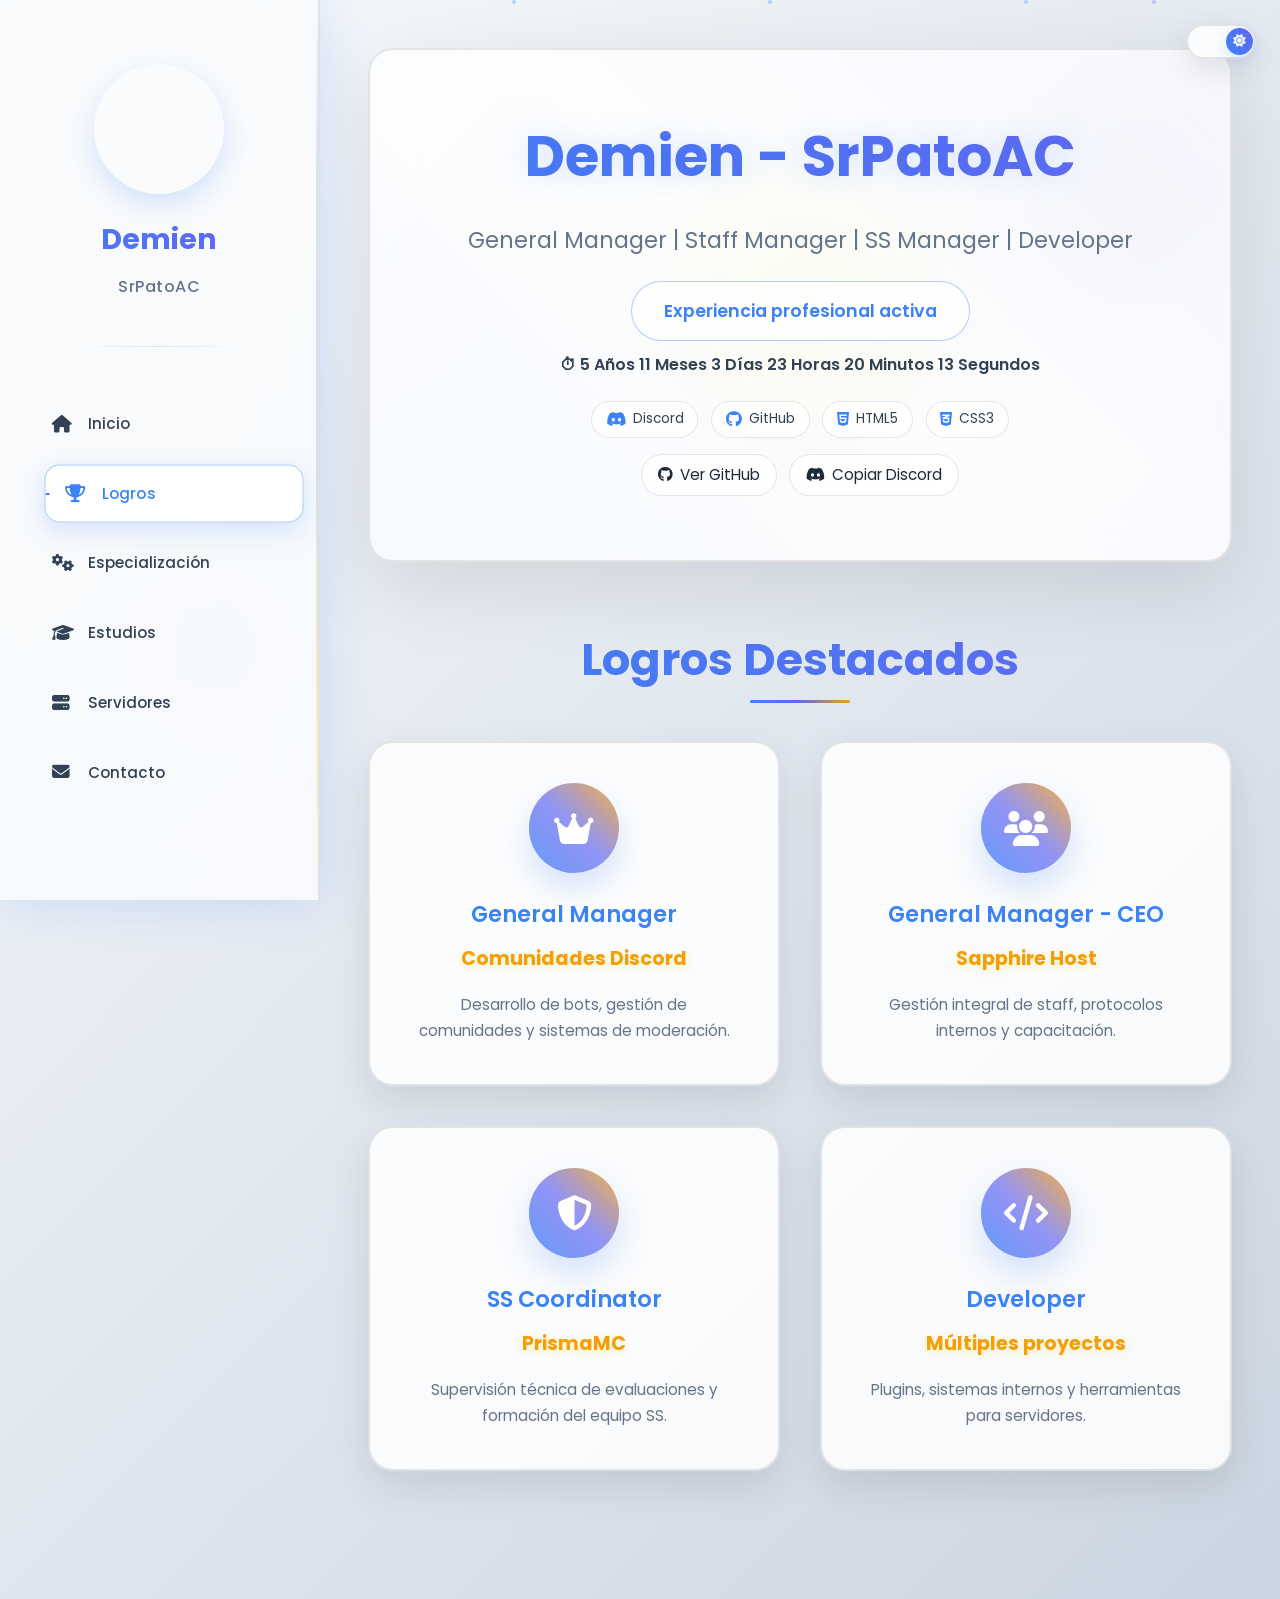
==== commit e14f6a77: "Separa hostings/servidores y agrega temporizador de experiencia" ====
--- a/achievements.html
+++ b/achievements.html
@@ -40,7 +40,8 @@
       <div class="header-content">
         <h1>Demien - SrPatoAC</h1>
         <p class="subtitle">General Manager | Staff Manager | SS Manager | Developer</p>
-        <p class="experience">Más de 3 años de experiencia de Staff profesional y 1 año como Staff Manager y General Manager</p>
+        <p class="experience">Experiencia profesional activa</p>
+        <p class="experience-timer">⏱ <span id="experience-timer" data-start-date="2021-01-01T00:00:00">Calculando experiencia...</span></p>
         <div class="brand-logos" aria-label="Tecnologías y plataformas">
           <span><i class="fa-brands fa-discord" aria-hidden="true"></i> Discord</span>
           <span><i class="fa-brands fa-github" aria-hidden="true"></i> GitHub</span>
--- a/assets/styles.css
+++ b/assets/styles.css
@@ -1597,3 +1597,130 @@
         transition: none !important;
     }
 }
+
+/* Fix social buttons style */
+.social-btn,
+.contact-btn {
+    font-family: 'Poppins', sans-serif;
+    font-size: 0.95rem;
+    border: 1px solid var(--border-color);
+    background: var(--bg-secondary);
+    color: var(--text-primary);
+    -webkit-appearance: none;
+    appearance: none;
+}
+
+.social-btn:visited { color: var(--text-primary); }
+
+/* Home mini progress bars */
+.mini-progress {
+    margin-top: 0.7rem;
+    height: 8px;
+    border-radius: 999px;
+    background: rgba(255, 255, 255, 0.12);
+    overflow: hidden;
+}
+
+.mini-progress-fill {
+    display: block;
+    height: 100%;
+    width: 0%;
+    border-radius: 999px;
+    background: linear-gradient(90deg, var(--accent-primary), var(--accent-secondary));
+    transition: width .7s ease-out;
+}
+
+/* Skills statistical bars */
+.skills-bars-grid {
+    display: grid;
+    grid-template-columns: repeat(auto-fit, minmax(280px, 1fr));
+    gap: 1.2rem;
+}
+
+.skill-bars-card {
+    background: var(--bg-glass);
+    border: 2px solid var(--border-color);
+    border-radius: 18px;
+    padding: 1.4rem;
+}
+
+.skill-bars-card h3 {
+    color: var(--accent-primary);
+    margin-bottom: 1rem;
+    display: flex;
+    align-items: center;
+    gap: .6rem;
+}
+
+.progress-row {
+    display: flex;
+    justify-content: space-between;
+    align-items: center;
+    margin-top: .8rem;
+    color: var(--text-accent);
+}
+
+.progress-bar {
+    margin-top: .45rem;
+    margin-bottom: .35rem;
+    height: 10px;
+    border-radius: 999px;
+    background: rgba(255, 255, 255, 0.1);
+    overflow: hidden;
+    border: 1px solid var(--border-color);
+}
+
+.progress-bar-fill {
+    height: 100%;
+    width: 0%;
+    background: linear-gradient(90deg, #20d9f2, #11b8ef);
+    border-radius: 999px;
+    transition: width .65s ease-out;
+}
+
+/* Dynamic server icons from PNG */
+.servers-help {
+    text-align: center;
+    color: var(--text-secondary);
+    margin-bottom: 1rem;
+}
+
+.server-icon.custom {
+    overflow: hidden;
+    background: linear-gradient(45deg, #0b1220, #18233a);
+}
+
+.server-icon.custom img {
+    width: 100%;
+    height: 100%;
+    object-fit: cover;
+}
+
+.server-icon-fallback {
+    width: 100%;
+    height: 100%;
+    display: none;
+    align-items: center;
+    justify-content: center;
+    font-weight: 700;
+    color: white;
+}
+
+/* Experience timer */
+.experience-timer {
+    margin-top: .7rem;
+    color: var(--text-accent);
+    font-size: 1rem;
+    font-weight: 600;
+}
+
+/* Server split counters */
+.server-count {
+    text-align: center;
+    margin-bottom: 1rem;
+    color: var(--text-secondary);
+}
+
+.server-count strong {
+    color: var(--accent-primary);
+}
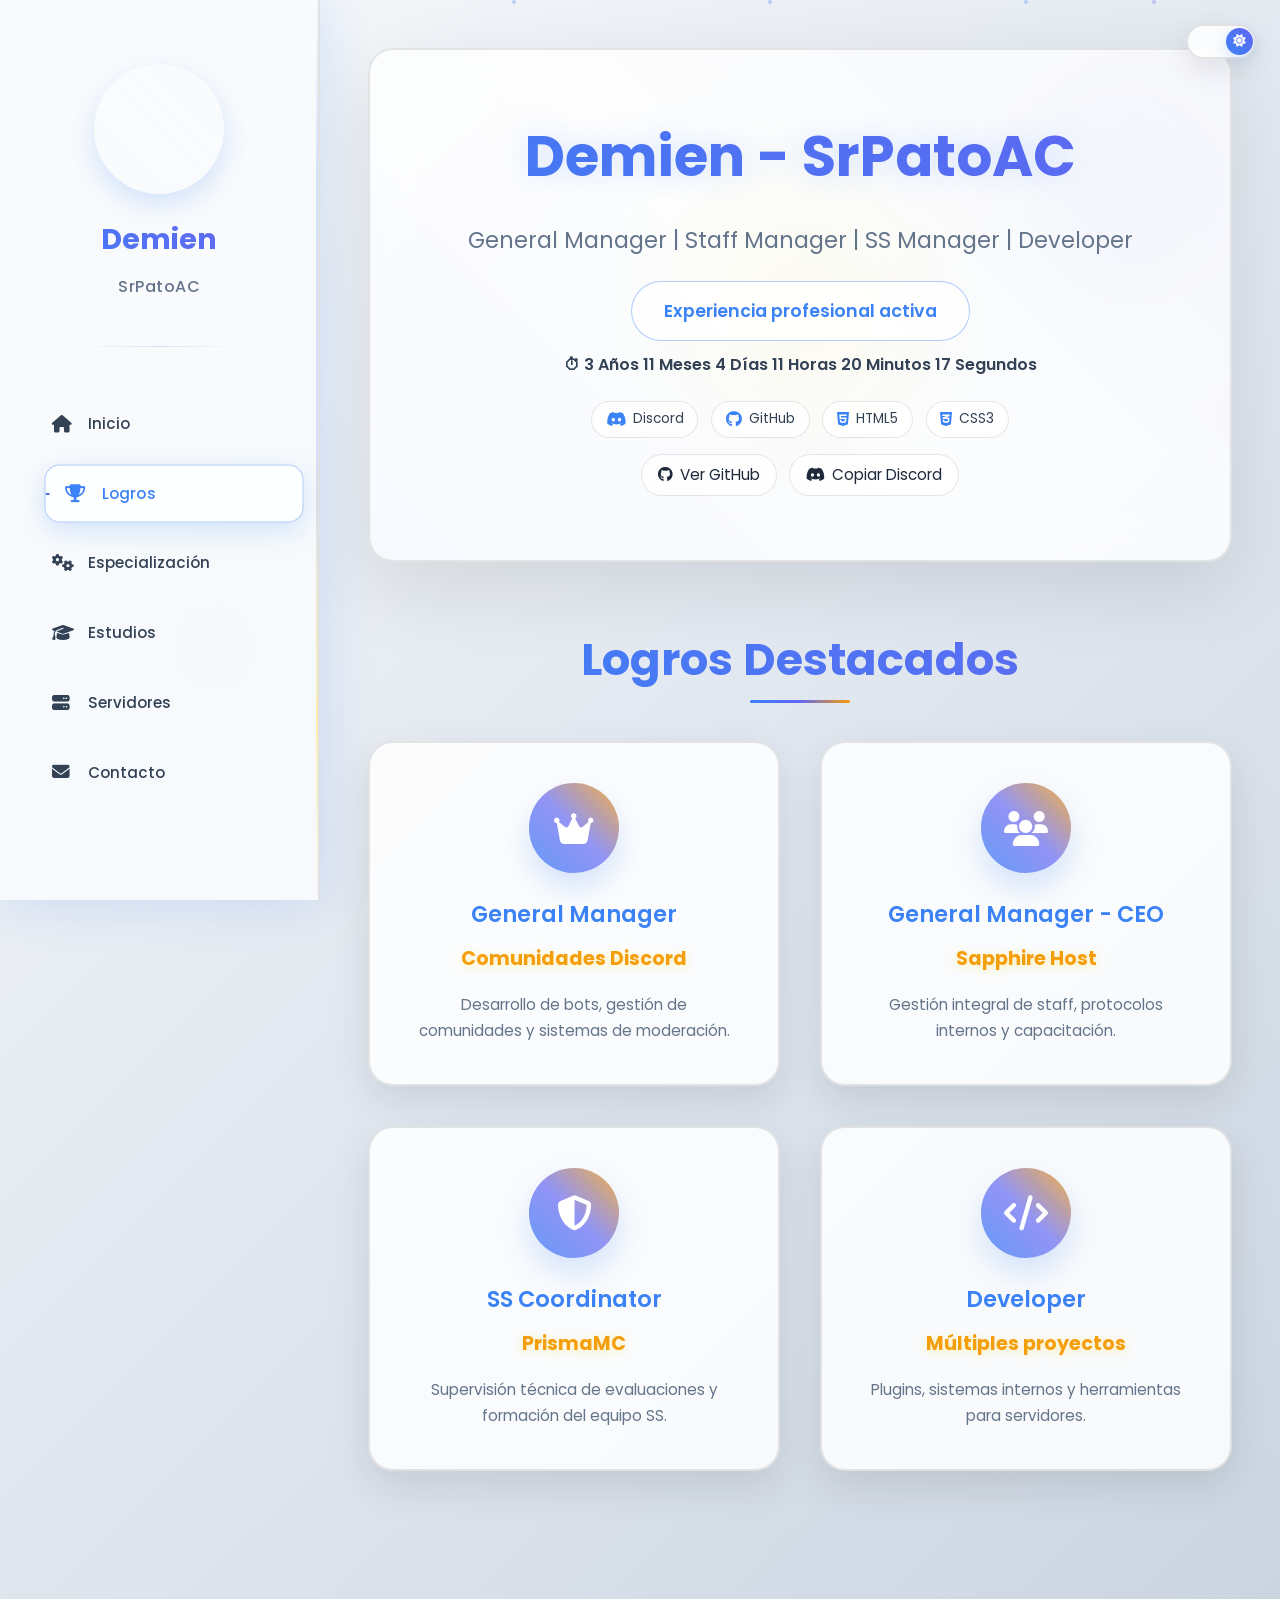
==== commit e1105261: "Update experience timer start date in achievements.html" ====
--- a/achievements.html
+++ b/achievements.html
@@ -41,7 +41,7 @@
         <h1>Demien - SrPatoAC</h1>
         <p class="subtitle">General Manager | Staff Manager | SS Manager | Developer</p>
         <p class="experience">Experiencia profesional activa</p>
-        <p class="experience-timer">⏱ <span id="experience-timer" data-start-date="2021-01-01T00:00:00">Calculando experiencia...</span></p>
+        <p class="experience-timer">⏱ <span id="experience-timer" data-start-date="2023-01-01T00:00:00">Calculando experiencia...</span></p>
         <div class="brand-logos" aria-label="Tecnologías y plataformas">
           <span><i class="fa-brands fa-discord" aria-hidden="true"></i> Discord</span>
           <span><i class="fa-brands fa-github" aria-hidden="true"></i> GitHub</span>
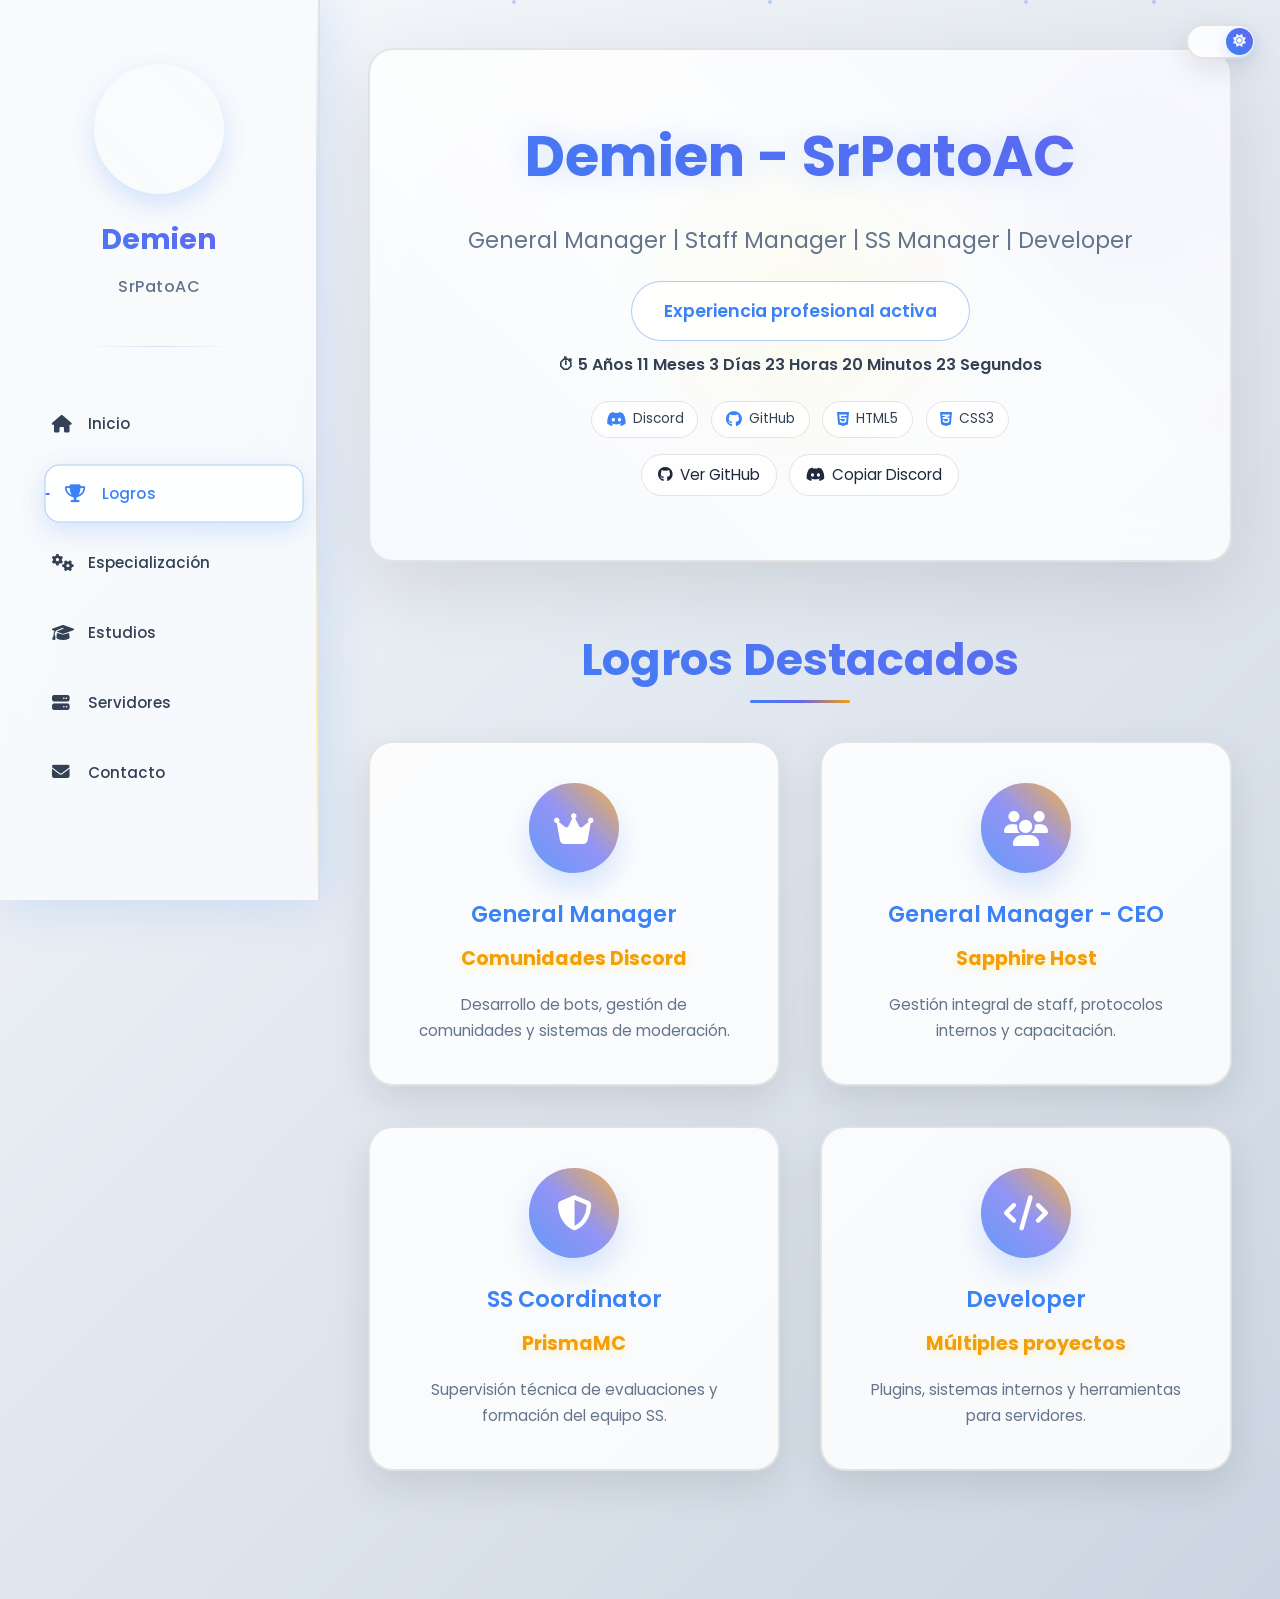
==== commit 6bf9c246: "Corrige lectura de rutas de imágenes de servers-icons" ====
--- a/achievements.html
+++ b/achievements.html
@@ -41,7 +41,7 @@
         <h1>Demien - SrPatoAC</h1>
         <p class="subtitle">General Manager | Staff Manager | SS Manager | Developer</p>
         <p class="experience">Experiencia profesional activa</p>
-        <p class="experience-timer">⏱ <span id="experience-timer" data-start-date="2023-01-01T00:00:00">Calculando experiencia...</span></p>
+        <p class="experience-timer">⏱ <span id="experience-timer" data-start-date="2021-01-01T00:00:00">Calculando experiencia...</span></p>
         <div class="brand-logos" aria-label="Tecnologías y plataformas">
           <span><i class="fa-brands fa-discord" aria-hidden="true"></i> Discord</span>
           <span><i class="fa-brands fa-github" aria-hidden="true"></i> GitHub</span>
--- a/assets/styles.css
+++ b/assets/styles.css
@@ -1724,3 +1724,21 @@
 .server-count strong {
     color: var(--accent-primary);
 }
+
+/* Auto-adapt logos for servers/hostings (no crop) */
+.server-icon.custom {
+    display: grid;
+    place-items: center;
+    padding: 6px;
+    background: radial-gradient(circle at center, rgba(255,255,255,0.08), rgba(12,20,36,0.95));
+}
+
+.server-icon.custom img {
+    width: auto;
+    height: auto;
+    max-width: 100%;
+    max-height: 100%;
+    object-fit: contain;
+    object-position: center;
+    border-radius: 10px;
+}
